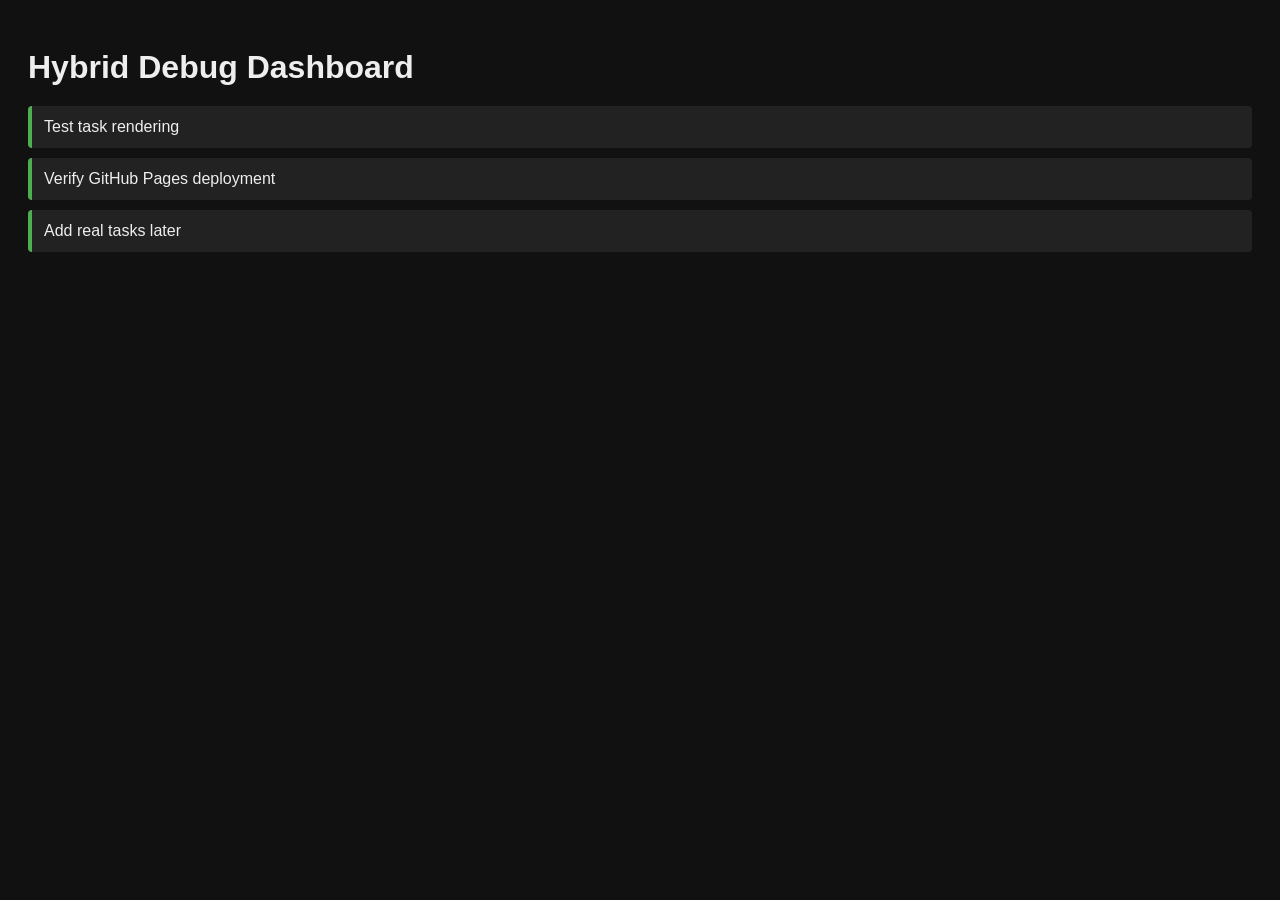
==== docs/index.html @ cbbb0480 "Add full dashboard bundle for GitHub Pages" ====
<!DOCTYPE html>
<html lang="en">
<head>
  <meta charset="UTF-8">
  <title>Hybrid Debug Dashboard</title>
  <link rel="stylesheet" href="style.css">
</head>
<body>
  <h1>Hybrid Debug Dashboard</h1>
  <div id="task-container"></div>
  <script src="app.js"></script>
</body>
</html>
---- docs/style.css ----
body {
  font-family: sans-serif;
  background: #111;
  color: #eee;
  padding: 20px;
}

h1 {
  margin-bottom: 20px;
}

.task {
  padding: 12px;
  margin-bottom: 10px;
  background: #222;
  border-left: 4px solid #4caf50;
  border-radius: 4px;
}
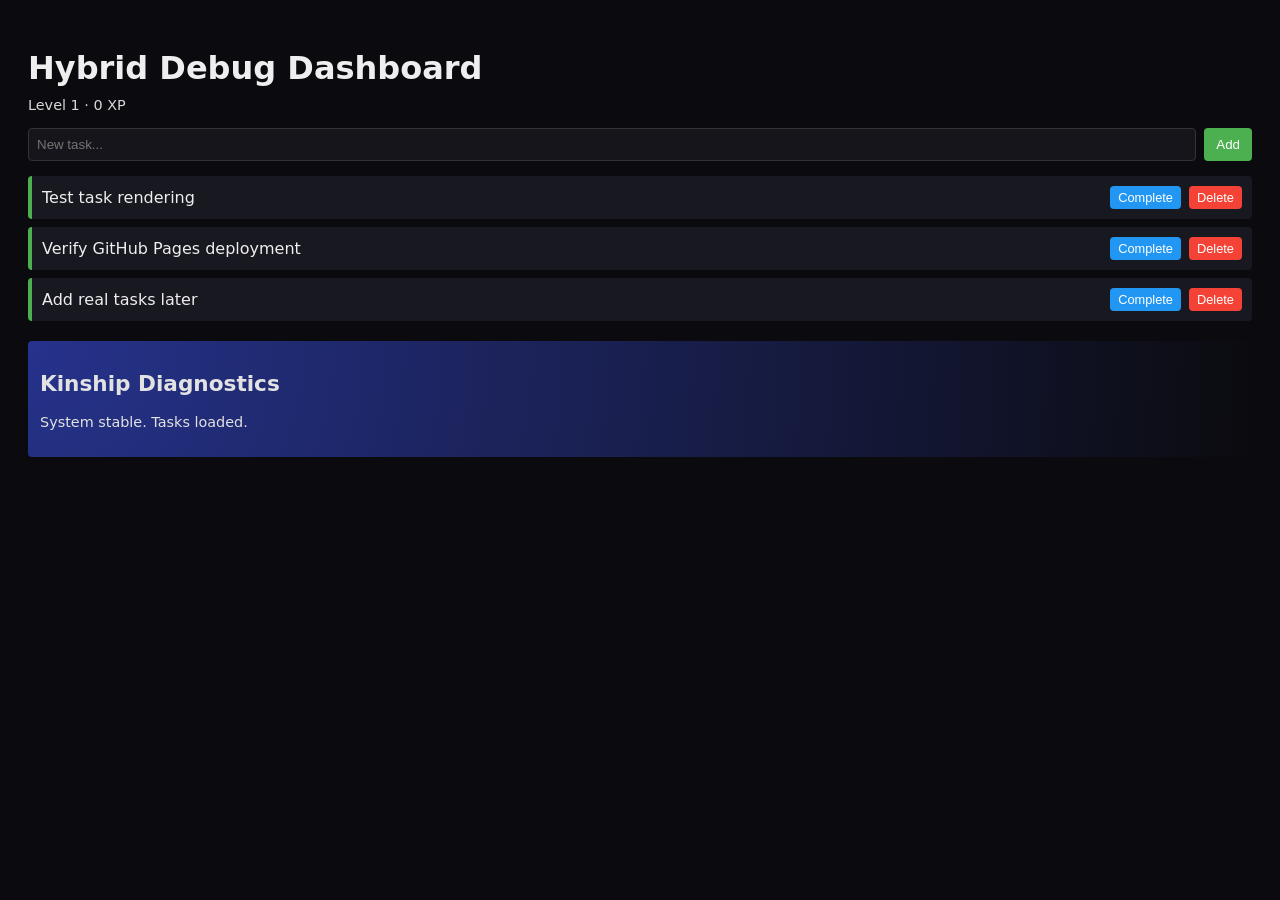
==== commit 779fc654: "Deploy full triple-module dashboard" ====
--- a/docs/index.html
+++ b/docs/index.html
@@ -7,7 +7,24 @@
 </head>
 <body>
   <h1>Hybrid Debug Dashboard</h1>
+
+  <section id="xp-panel">
+    <span id="xp-level">Level 1</span> ·
+    <span id="xp-points">0 XP</span>
+  </section>
+
+  <section id="task-editor">
+    <input id="new-task-input" placeholder="New task..." />
+    <button id="add-task-btn">Add</button>
+  </section>
+
   <div id="task-container"></div>
+
+  <section id="narrative-panel">
+    <h2>Kinship Diagnostics</h2>
+    <p id="narrative-text">System stable. Kinship loops nominal.</p>
+  </section>
+
   <script src="app.js"></script>
 </body>
 </html>
--- a/docs/style.css
+++ b/docs/style.css
@@ -1,18 +1,87 @@
 body {
-  font-family: sans-serif;
-  background: #111;
+  font-family: system-ui, sans-serif;
+  background: #0b0b0f;
   color: #eee;
   padding: 20px;
 }
 
 h1 {
-  margin-bottom: 20px;
+  margin-bottom: 10px;
+}
+
+#xp-panel {
+  font-size: 0.9rem;
+  opacity: 0.9;
+  margin-bottom: 15px;
+}
+
+#task-editor {
+  display: flex;
+  gap: 8px;
+  margin-bottom: 15px;
+}
+
+#new-task-input {
+  flex: 1;
+  padding: 8px;
+  border-radius: 4px;
+  border: 1px solid #333;
+  background: #15151b;
+  color: #eee;
+}
+
+#add-task-btn {
+  padding: 8px 12px;
+  border-radius: 4px;
+  border: none;
+  background: #4caf50;
+  color: #fff;
+  cursor: pointer;
+}
+
+#add-task-btn:hover {
+  background: #43a047;
 }
 
 .task {
-  padding: 12px;
-  margin-bottom: 10px;
-  background: #222;
+  padding: 10px;
+  margin-bottom: 8px;
+  background: #181820;
   border-left: 4px solid #4caf50;
   border-radius: 4px;
+  display: flex;
+  justify-content: space-between;
+  align-items: center;
 }
+
+.task span {
+  flex: 1;
+}
+
+.task button {
+  margin-left: 8px;
+  padding: 4px 8px;
+  font-size: 0.8rem;
+  border-radius: 4px;
+  border: none;
+  cursor: pointer;
+}
+
+.task button.complete-btn {
+  background: #2196f3;
+  color: #fff;
+}
+
+.task button.delete-btn {
+  background: #f44336;
+  color: #fff;
+}
+
+#narrative-panel {
+  margin-top: 20px;
+  padding: 12px;
+  border-radius: 4px;
+  background: radial-gradient(circle at top left, #283593, #0b0b0f);
+  font-size: 0.9rem;
+  opacity: 0.95;
+}
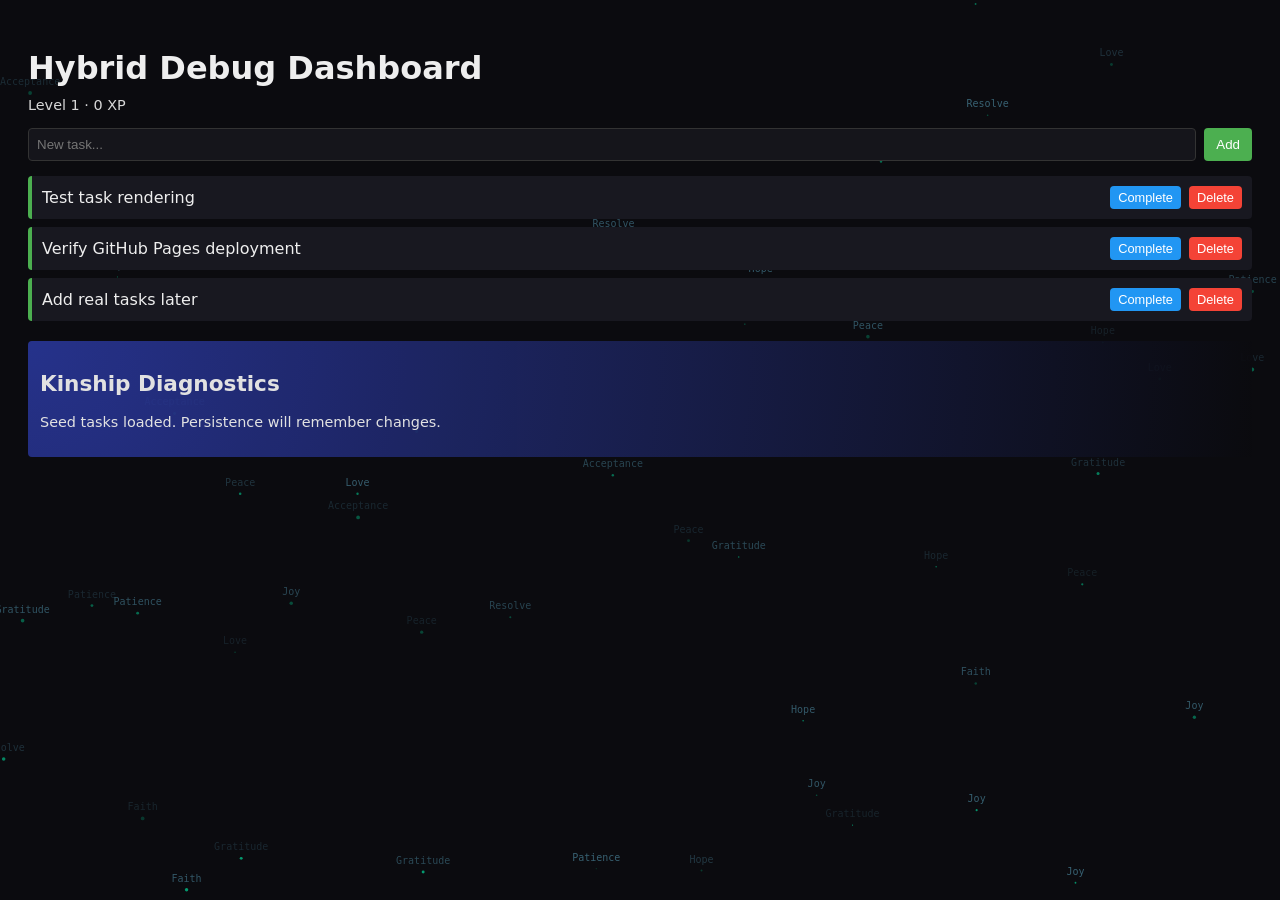
==== commit 0c8ab59b: "Initialize Cyber Shaman Beadworks with 9 core virtues" ====
--- a/docs/index.html
+++ b/docs/index.html
@@ -6,6 +6,7 @@
   <link rel="stylesheet" href="style.css">
 </head>
 <body>
+  <canvas id="beadware-canvas"></canvas>
   <h1>Hybrid Debug Dashboard</h1>
 
   <section id="xp-panel">
--- a/docs/style.css
+++ b/docs/style.css
@@ -85,3 +85,21 @@
   font-size: 0.9rem;
   opacity: 0.95;
 }
+
+/* --- CYBER SHAMAN BEADWORKS --- */
+#beadware-canvas {
+  position: fixed;
+  top: 0;
+  left: 0;
+  width: 100vw;
+  height: 100vh;
+  z-index: -1;
+  pointer-events: none;
+  opacity: 0.85;
+}
+
+/* Ensure the wrapper doesn't block the background */
+.content-wrapper {
+  position: relative;
+  z-index: 1;
+}
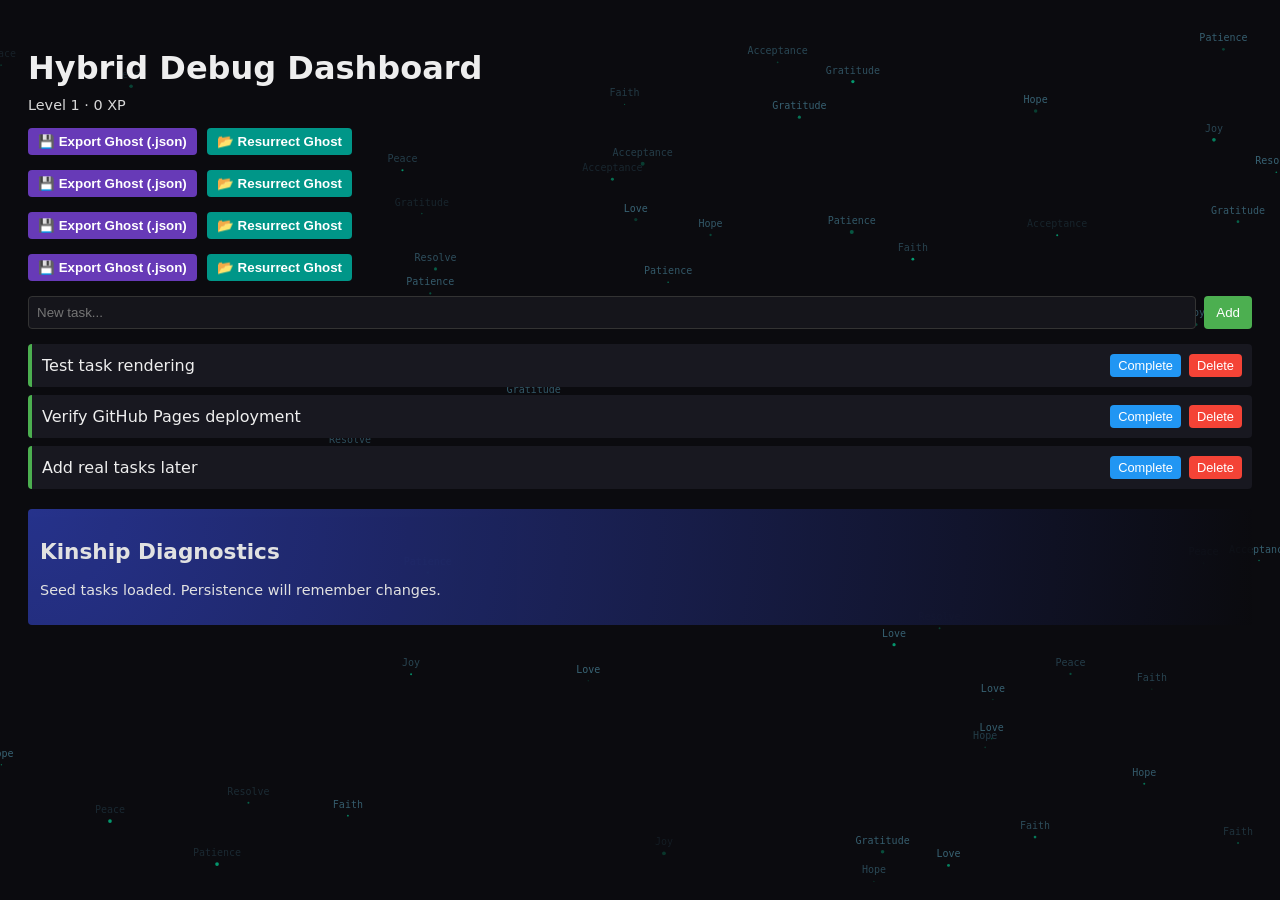
==== commit 757f91c0: "Add Transcendence Engine (3.5D drift + 432Hz sweetgrass hum)" ====
--- a/docs/index.html
+++ b/docs/index.html
@@ -27,5 +27,6 @@
   </section>
 
   <script src="app.js"></script>
+<script src="transcendence.js"></script>
 </body>
 </html>
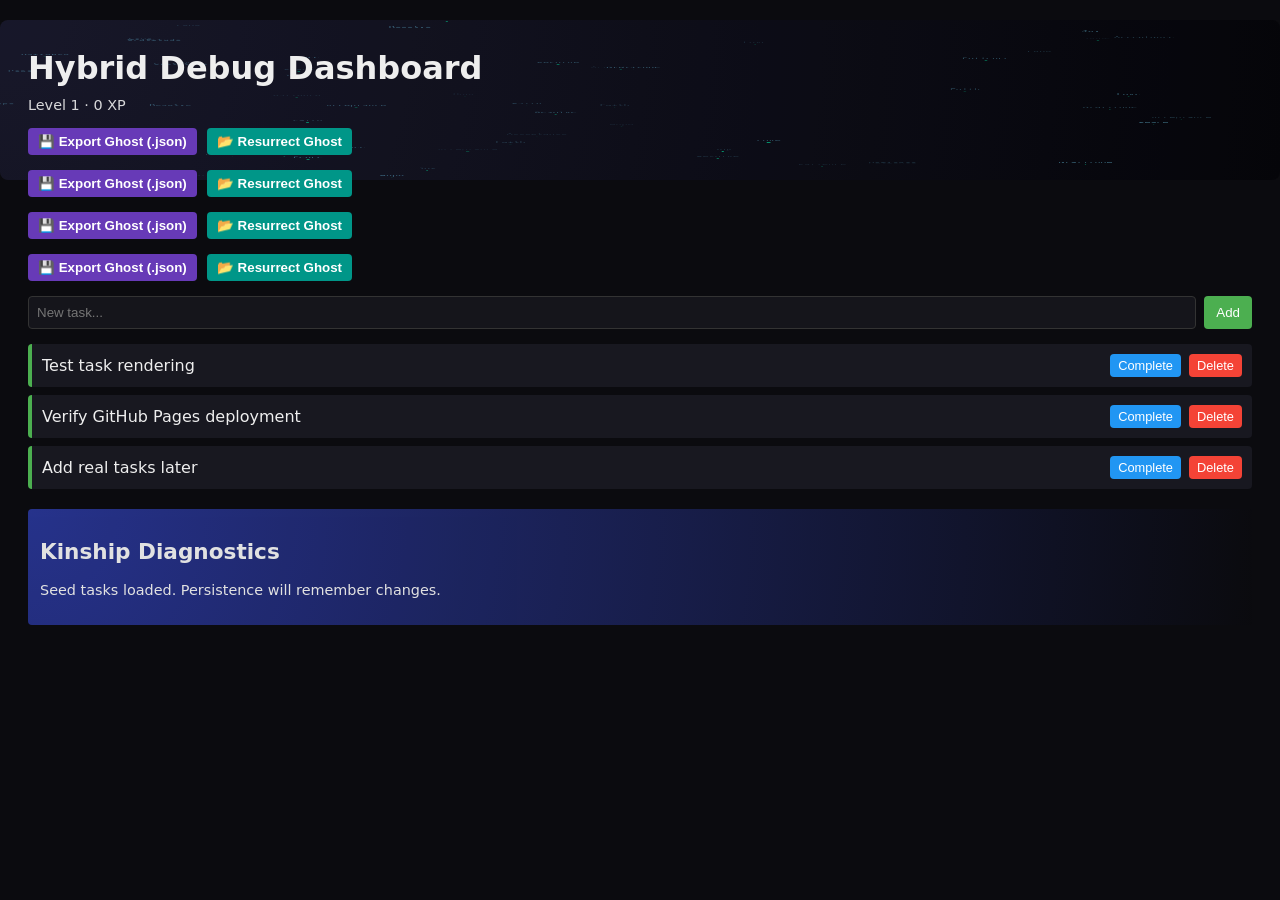
==== commit c76cc208: "Add beadware visual layer under dashboard" ====
--- a/docs/index.html
+++ b/docs/index.html
@@ -4,9 +4,18 @@
   <meta charset="UTF-8">
   <title>Hybrid Debug Dashboard</title>
   <link rel="stylesheet" href="style.css">
+  <style>
+    #beadware-canvas {
+      width: 100%;
+      height: 160px;
+      display: block;
+      margin-top: 20px;
+      border-radius: 8px;
+      background: radial-gradient(circle at top left, #1b1b2f, #050509);
+    }
+  </style>
 </head>
 <body>
-  <canvas id="beadware-canvas"></canvas>
   <h1>Hybrid Debug Dashboard</h1>
 
   <section id="xp-panel">
@@ -26,7 +35,10 @@
     <p id="narrative-text">System stable. Kinship loops nominal.</p>
   </section>
 
+  <canvas id="beadware-canvas"></canvas>
+
   <script src="app.js"></script>
-<script src="transcendence.js"></script>
+  <script src="transcendence.js"></script>
+  <script src="beadware.js"></script>
 </body>
 </html>
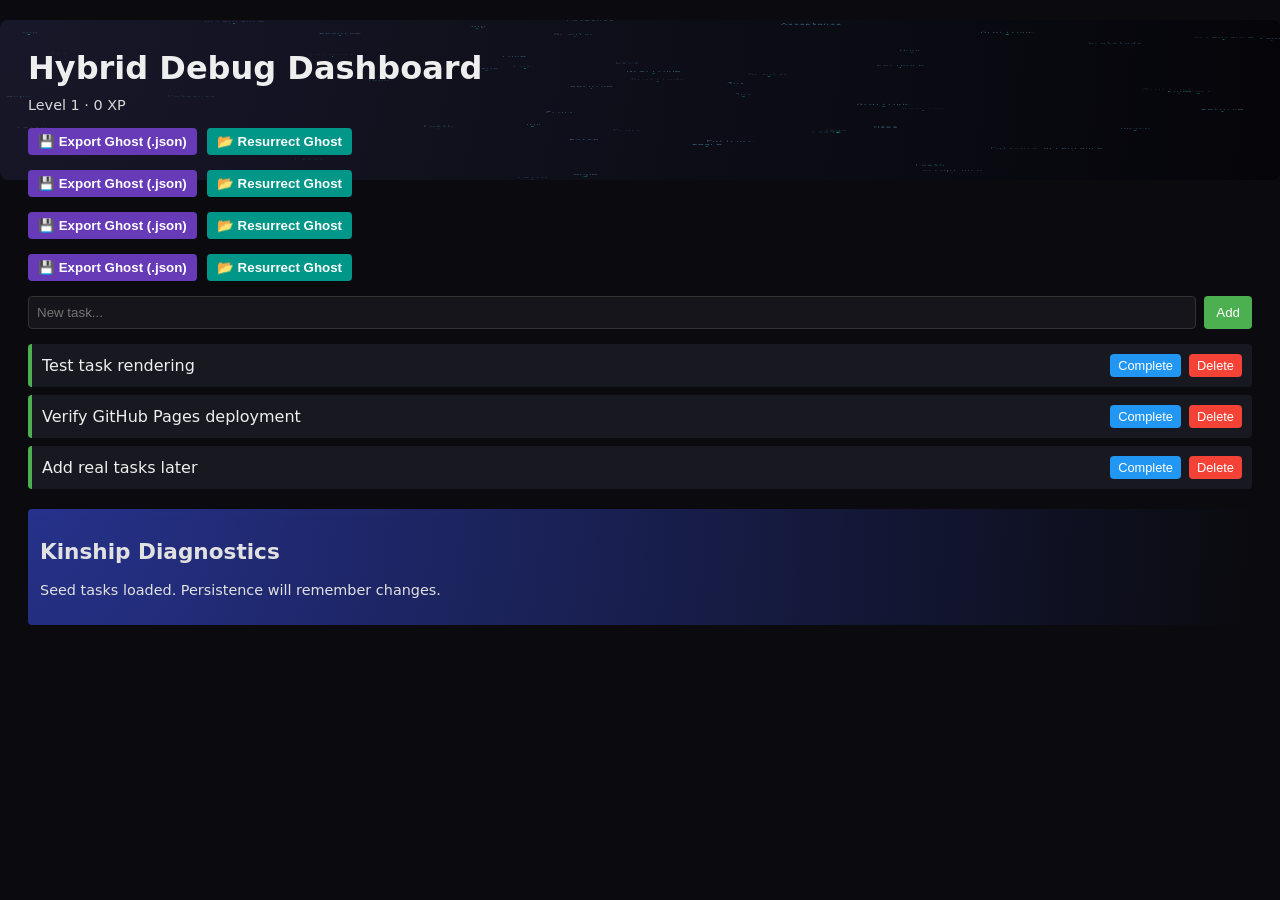
==== commit c1d782a1: "Add Frozen Vault Panels + Funny Sound Engine" ====
--- a/docs/index.html
+++ b/docs/index.html
@@ -40,5 +40,6 @@
   <script src="app.js"></script>
   <script src="transcendence.js"></script>
   <script src="beadware.js"></script>
+<script src="vault.js"></script>
 </body>
 </html>
